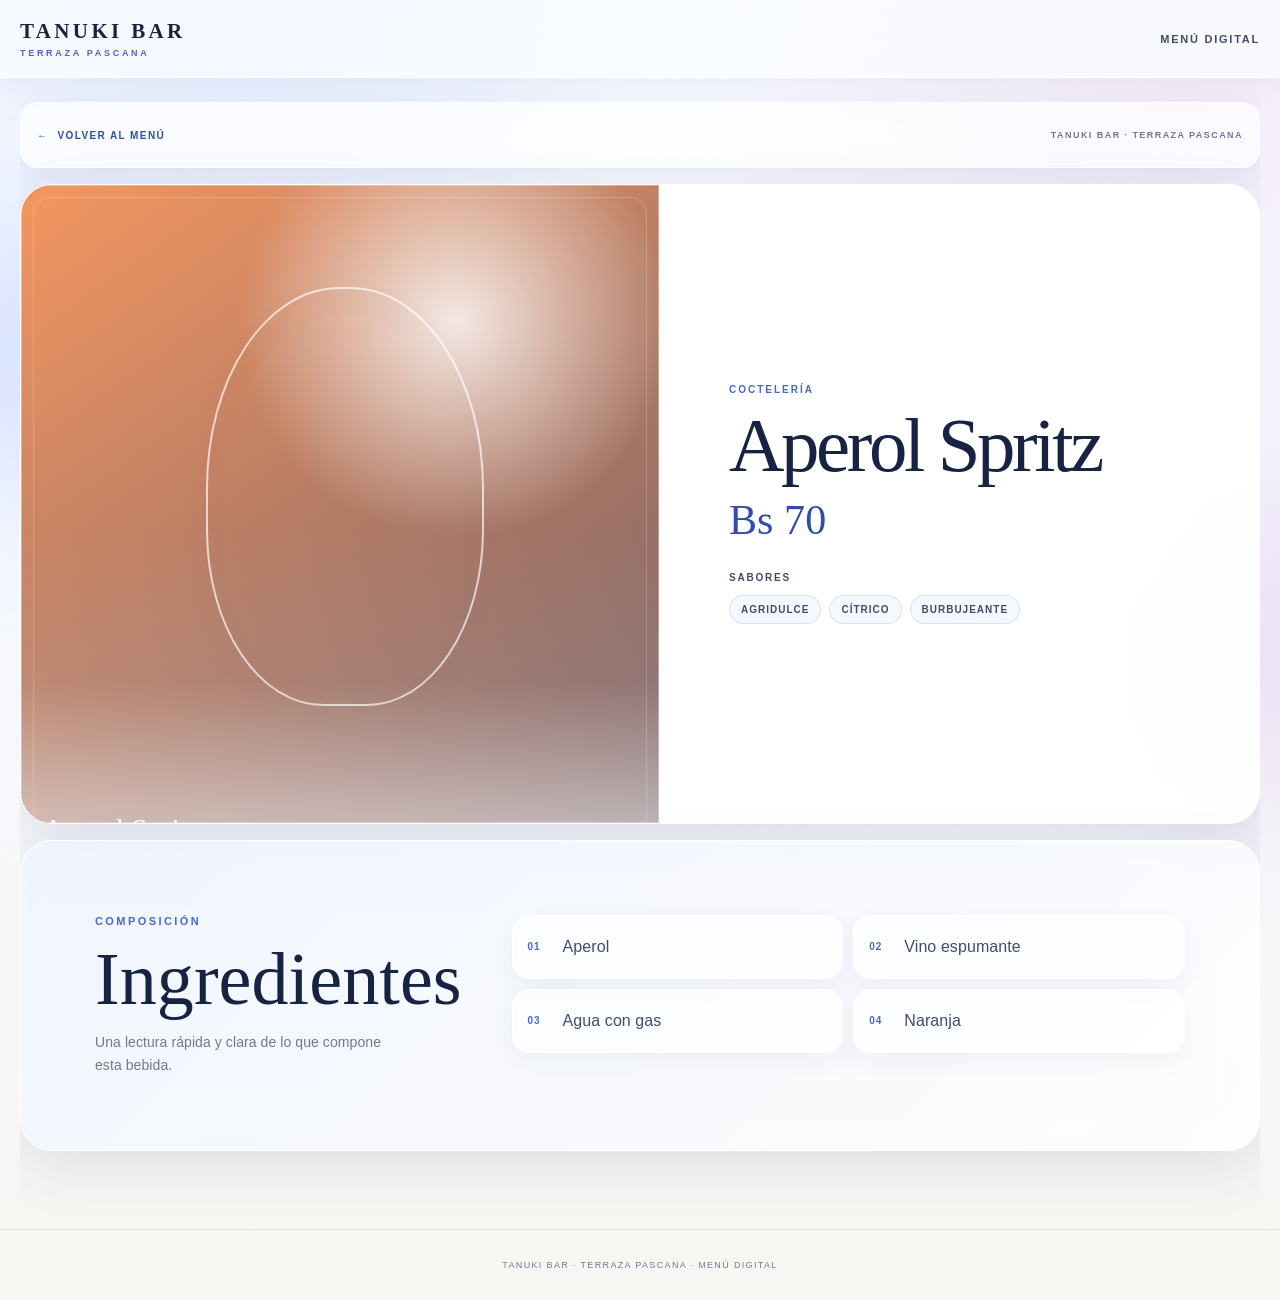
==== cocktail.html @ 66c5240e "Add files via upload" ====
<!doctype html>
<html lang="es">
<head>
  <meta charset="utf-8">
  <meta name="viewport" content="width=device-width,initial-scale=1,viewport-fit=cover">
  <meta name="theme-color" content="#f7f9ff">
  <title>Bebida — Tanuki Bar</title>
  <meta name="description" content="Precio, sabores, ingredientes y opciones de la bebida seleccionada.">
  <link rel="stylesheet" href="styles.css?v=7">
</head>
<!-- Tanuki Menu Digital V7 -->
<body data-page="detail">
  <a class="skip-link" href="#detalle">Saltar al detalle</a>
  <div class="ambient ambient-one" aria-hidden="true"></div>
  <div class="ambient ambient-two" aria-hidden="true"></div>

  <header class="site-header">
    <div class="header-inner header-inner-simple">
      <a class="brand" href="index.html" aria-label="Tanuki Bar, Terraza Pascana, inicio">TANUKI BAR<small>TERRAZA PASCANA</small></a>
      <span class="header-right nav-link">Menú digital</span>
    </div>
  </header>

  <main id="detalle" class="detail-shell">
    <div class="detail-toolbar glass-panel">
      <a class="back-link" href="index.html"><span aria-hidden="true">←</span> Volver al menú</a>
      <span class="detail-toolbar-label">Tanuki Bar · Terraza Pascana</span>
    </div>

    <section class="detail-hero glass-panel">
      <div id="detailImage" class="detail-image"></div>
      <div class="detail-info">
        <p id="detailCategory" class="detail-category"></p>
        <h1 id="detailTitle" class="detail-title"></h1>
        <p id="detailPrice" class="detail-price"></p>

        <div class="detail-block">
          <p class="section-label">Sabores</p>
          <div id="detailTastes" class="detail-tastes"></div>
        </div>

        <div id="variantSection" class="detail-block">
          <div class="section-heading-row">
            <p class="section-label">Opciones de sabor</p>
            <span class="swipe-hint">Desliza para ver más</span>
          </div>
          <div id="variantPicker" class="variant-picker"></div>
        </div>

        <p id="dataState" class="data-state" role="status"></p>
      </div>
    </section>

    <section class="ingredients-section glass-panel">
      <div class="ingredients-grid">
        <div class="ingredients-heading">
          <p class="eyebrow">Composición</p>
          <h2>Ingredientes</h2>
          <p class="ingredients-copy">Una lectura rápida y clara de lo que compone esta bebida.</p>
        </div>
        <ol id="ingredientList" class="ingredients-list"></ol>
      </div>
    </section>
  </main>

  <a class="mobile-back-bar" href="index.html"><span aria-hidden="true">←</span> Ver todo el menú</a>
  <footer class="site-footer">Tanuki Bar · Terraza Pascana · Menú Digital</footer>
  <script src="config.js?v=7"></script>
  <script src="fallback-data.js?v=7"></script>
  <script src="app.js?v=7"></script>
</body>
</html>
---- styles.css ----
:root{
  --ink:#15203a;
  --ink-soft:#3f4d69;
  --paper:#f4f7ff;
  --paper-warm:#fbf8f2;
  --white:#ffffff;
  --blue:#4868c8;
  --blue-deep:#2f4da9;
  --lavender:#8d78d8;
  --muted:#6f7890;
  --line:rgba(38,55,96,.14);
  --glass:rgba(255,255,255,.70);
  --glass-strong:rgba(255,255,255,.84);
  --shadow:0 18px 55px rgba(35,56,108,.11);
  --shadow-soft:0 8px 30px rgba(35,56,108,.08);
  --radius:28px;
  --max:1240px;
}
*{box-sizing:border-box}
html{scroll-behavior:smooth;-webkit-text-size-adjust:100%}
body{
  margin:0;
  min-height:100%;
  background:
    radial-gradient(circle at 12% -6%,rgba(166,188,255,.36),transparent 32rem),
    radial-gradient(circle at 92% 8%,rgba(229,195,239,.30),transparent 28rem),
    linear-gradient(180deg,#f9fbff 0%,var(--paper) 44%,#f8f6f2 100%);
  color:var(--ink);
  font-family:Inter,ui-sans-serif,-apple-system,BlinkMacSystemFont,"Segoe UI",Arial,sans-serif;
  letter-spacing:.005em;
  overflow-x:hidden;
}
body::before{
  content:"";
  position:fixed;
  inset:0;
  pointer-events:none;
  background:linear-gradient(115deg,rgba(255,255,255,.42),transparent 34%,rgba(255,255,255,.20));
  z-index:-3;
}
a{color:inherit;text-decoration:none}
button,input{font:inherit}
button{touch-action:manipulation}
img{max-width:100%}
.skip-link{position:fixed;left:12px;top:-80px;z-index:100;background:#fff;border:1px solid var(--line);padding:12px 16px;border-radius:999px;box-shadow:var(--shadow-soft)}
.skip-link:focus{top:12px}
.ambient{position:fixed;border-radius:50%;filter:blur(70px);pointer-events:none;z-index:-2;opacity:.34}
.ambient-one{width:260px;height:260px;background:#9eb7ff;left:-110px;top:26vh}
.ambient-two{width:320px;height:320px;background:#d8b8e6;right:-180px;top:54vh}
.glass-panel{
  background:var(--glass);
  border:1px solid rgba(255,255,255,.92);
  box-shadow:var(--shadow);
  backdrop-filter:blur(18px) saturate(128%);
  -webkit-backdrop-filter:blur(18px) saturate(128%);
}
.site-header{
  height:78px;
  display:flex;
  align-items:center;
  position:sticky;
  top:0;
  z-index:40;
  background:rgba(250,252,255,.72);
  border-bottom:1px solid rgba(255,255,255,.88);
  box-shadow:0 8px 28px rgba(35,56,108,.06);
  backdrop-filter:blur(18px) saturate(135%);
  -webkit-backdrop-filter:blur(18px) saturate(135%);
}
.header-inner{width:min(var(--max),calc(100% - 36px));margin:auto;display:grid;grid-template-columns:1fr auto 1fr;align-items:center}
.header-inner-simple{grid-template-columns:auto 1fr}.header-inner-simple .brand{text-align:left}.header-inner-simple .header-right{justify-self:end}
.brand{font-family:Georgia,"Times New Roman",serif;font-size:21px;letter-spacing:.16em;text-align:center;font-weight:700;color:#182341}
.brand small{display:block;font:9px Inter,Arial,sans-serif;letter-spacing:.30em;margin-top:4px;font-weight:600;color:var(--blue)}
.nav-link{font-size:11px;text-transform:uppercase;letter-spacing:.16em;font-weight:700;color:var(--ink-soft)}
.header-right{text-align:right}
.source-notice{display:none;margin:12px auto 0;width:min(var(--max),calc(100% - 36px));background:rgba(255,247,218,.88);border:1px solid rgba(211,185,87,.55);border-radius:16px;padding:10px 14px;text-align:center;font-size:12px;color:#6f5d20;box-shadow:var(--shadow-soft)}
.source-notice.show{display:block}
.hero{width:min(var(--max),calc(100% - 36px));margin:0 auto;padding:62px 0 34px;text-align:center}
.hero-content{max-width:820px;margin:auto}
.eyebrow{text-transform:uppercase;letter-spacing:.22em;font-size:11px;margin:0 0 18px;color:var(--blue);font-weight:800}
h1,h2,h3{font-family:Georgia,"Times New Roman",serif;font-weight:400;margin:0}
.hero h1{font-size:clamp(54px,8.5vw,102px);line-height:.88;letter-spacing:-.052em;color:#172342;text-wrap:balance}
.hero-copy{max-width:680px;margin:25px auto 0;font-size:17px;line-height:1.68;color:var(--ink-soft)}
.hero-badges{display:flex;justify-content:center;gap:8px;flex-wrap:wrap;margin-top:25px}
.hero-badges span{padding:8px 12px;border-radius:999px;background:rgba(255,255,255,.62);border:1px solid rgba(255,255,255,.9);box-shadow:0 5px 18px rgba(52,73,129,.07);font-size:10px;text-transform:uppercase;letter-spacing:.14em;font-weight:750;color:var(--ink-soft)}
.controls{width:min(var(--max),calc(100% - 36px));margin:0 auto 34px;border-radius:var(--radius);padding:20px 22px;display:grid;gap:18px;position:relative;z-index:5}
.controls-topline{display:flex;align-items:center;justify-content:center;gap:12px}
.category-tabs,.taste-filters{display:flex;flex-wrap:wrap;justify-content:center;gap:8px}
.filter-btn,.mobile-filter-toggle{
  min-height:42px;
  border:1px solid rgba(42,59,101,.16);
  background:rgba(255,255,255,.58);
  color:var(--ink-soft);
  border-radius:999px;
  padding:10px 16px;
  font-size:11px;
  text-transform:uppercase;
  letter-spacing:.11em;
  font-weight:760;
  cursor:pointer;
  transition:background .18s ease,color .18s ease,border-color .18s ease,transform .18s ease,box-shadow .18s ease;
  box-shadow:inset 0 1px rgba(255,255,255,.86);
}
.filter-btn:hover,.mobile-filter-toggle:hover{transform:translateY(-1px);border-color:rgba(72,104,200,.40);box-shadow:0 7px 20px rgba(50,72,130,.08)}
.filter-btn.is-active{background:linear-gradient(135deg,var(--blue),#6e82d8);border-color:transparent;color:#fff;box-shadow:0 9px 24px rgba(72,104,200,.24)}
.filter-btn.taste.is-active{background:linear-gradient(135deg,#7f70cd,var(--lavender));border-color:transparent;color:#fff;box-shadow:0 9px 22px rgba(130,107,202,.22)}
.mobile-filter-toggle{display:none;align-items:center;gap:8px;background:rgba(255,255,255,.78)}
.filter-count{display:grid;place-items:center;min-width:22px;height:22px;padding:0 6px;border-radius:999px;background:var(--blue);color:#fff;font-size:10px;letter-spacing:0}
.mobile-filter-panel{display:grid;gap:12px}
.filter-heading{display:flex;align-items:center;justify-content:center;gap:18px;font-size:10px;text-transform:uppercase;letter-spacing:.15em;font-weight:800;color:var(--muted)}
.clear-filters{border:0;background:transparent;color:var(--blue-deep);font-size:10px;text-transform:uppercase;letter-spacing:.12em;font-weight:800;text-decoration:underline;text-underline-offset:4px;cursor:pointer;padding:8px}
.search-row{display:flex;align-items:center;justify-content:center}
.search-wrap{width:min(620px,100%);position:relative;display:block;background:rgba(255,255,255,.66);border:1px solid rgba(46,63,105,.12);border-radius:17px;padding:8px 50px 8px 16px;box-shadow:inset 0 1px rgba(255,255,255,.88)}
.search-label{display:block;font-size:9px;text-transform:uppercase;letter-spacing:.14em;font-weight:800;color:var(--blue);margin-bottom:2px}
.search-wrap input{width:100%;border:none;background:transparent;padding:3px 0;font-size:16px;color:var(--ink);outline:none;min-height:28px}
.search-wrap input::placeholder{color:#8c94a5}
.search-mark{position:absolute;right:18px;top:50%;transform:translateY(-50%);font-size:22px;color:var(--blue)}
.controls-footer{display:flex;align-items:center;justify-content:center;gap:18px;min-height:20px}
.result-meta{font-size:10px;text-transform:uppercase;letter-spacing:.15em;color:var(--blue-deep);font-weight:800}
.filter-hint{margin:0;font-size:11px;color:var(--muted)}
.grid-wrap{width:min(var(--max),calc(100% - 28px));margin:0 auto;padding-bottom:82px}
.cocktail-grid{display:grid;grid-template-columns:repeat(4,minmax(0,1fr));gap:14px}
.card{background:rgba(255,255,255,.78);min-width:0;position:relative;overflow:hidden;border-radius:24px;border:1px solid rgba(255,255,255,.95);box-shadow:var(--shadow-soft);backdrop-filter:blur(10px);transition:transform .23s ease,box-shadow .23s ease}
.card:hover{transform:translateY(-5px);box-shadow:0 22px 52px rgba(35,56,108,.14)}
.card>a{display:block;height:100%}
.card-media{aspect-ratio:4/4.7;background:#e8ecf4;position:relative;overflow:hidden;border-radius:20px;margin:7px 7px 0}
.card-media::after{content:"";position:absolute;inset:0;pointer-events:none;background:linear-gradient(180deg,rgba(255,255,255,.05),transparent 65%,rgba(10,22,48,.10))}
.card-media img{width:100%;height:100%;object-fit:contain;object-position:center;display:block;transition:transform .45s ease;padding:8px}
.card:hover .card-media img{transform:scale(1.025)}
.card-fallback{width:100%;height:100%;display:grid;place-items:end start;padding:22px;background:radial-gradient(circle at 68% 20%,rgba(255,255,255,.82),transparent 31%),linear-gradient(145deg,color-mix(in srgb,var(--accent),white 22%),#33405d 150%);color:white;position:relative;isolation:isolate}
.card-fallback::before{content:"";position:absolute;width:43%;height:61%;border:2px solid rgba(255,255,255,.67);border-radius:48% 48% 42% 42%;left:29%;top:15%;filter:drop-shadow(0 10px 12px rgba(0,0,0,.12));z-index:-1}
.card-fallback::after{content:"";position:absolute;inset:12px;border:1px solid rgba(255,255,255,.19);border-radius:16px;z-index:-1}
.card-fallback span{font-family:Georgia,serif;font-size:29px;line-height:.94;text-shadow:0 3px 18px rgba(0,0,0,.25)}
.card-body{padding:16px 17px 18px}
.card-overline{display:flex;align-items:center;justify-content:space-between;gap:10px;margin-bottom:10px;color:var(--blue);font-size:9px;text-transform:uppercase;letter-spacing:.14em;font-weight:800}
.card-title{font-size:25px;line-height:1.02;color:#172342;text-wrap:balance}
.variant-line{margin:8px 0 0;color:var(--muted);font-size:12px;line-height:1.4;min-height:17px}
.taste-list{display:flex;flex-wrap:wrap;gap:6px;margin-top:14px}
.taste-chip{border:1px solid rgba(47,68,113,.12);border-radius:999px;padding:6px 9px;font-size:9px;text-transform:uppercase;letter-spacing:.10em;background:rgba(246,249,255,.78);color:var(--ink-soft);font-weight:720}
.card-cta{display:flex;align-items:center;justify-content:space-between;margin-top:16px;padding-top:13px;border-top:1px solid var(--line);font-size:10px;text-transform:uppercase;letter-spacing:.13em;font-weight:800;color:var(--blue-deep)}
.card-cta span{font-size:16px;line-height:1;transition:transform .2s ease}.card:hover .card-cta span{transform:translateX(3px)}
.variant-dots{display:flex;gap:6px;position:absolute;right:13px;bottom:13px;background:rgba(255,255,255,.70);padding:7px;border-radius:999px;border:1px solid rgba(255,255,255,.84);backdrop-filter:blur(10px);z-index:2}
.variant-dot{width:11px;height:11px;border-radius:50%;border:1px solid rgba(0,0,0,.20);box-shadow:0 1px 4px rgba(0,0,0,.10)}
.empty{grid-column:1/-1;padding:80px 20px;text-align:center;border:1px solid rgba(255,255,255,.9);border-radius:24px;background:rgba(255,255,255,.55);box-shadow:var(--shadow-soft);font-family:Georgia,serif;font-size:28px;color:var(--ink-soft)}
.site-footer{border-top:1px solid rgba(42,58,99,.10);padding:30px 18px;text-align:center;text-transform:uppercase;letter-spacing:.15em;font-size:9px;color:var(--muted)}


.search-row,.search-wrap,.search-wrap input{min-width:0}
.card-title-row{display:flex;align-items:flex-start;justify-content:space-between;gap:10px}
.card-title-row .card-title{min-width:0}
.card-price{flex:0 0 auto;border-radius:999px;padding:7px 9px;background:rgba(72,104,200,.10);border:1px solid rgba(72,104,200,.12);color:var(--blue-deep);font-size:10px;font-weight:850;white-space:nowrap}
.detail-price{margin:18px 0 0;font-family:Georgia,"Times New Roman",serif;font-size:clamp(27px,3.3vw,42px);line-height:1;color:var(--blue-deep)}

/* Detail */
.detail-shell{width:min(var(--max),calc(100% - 36px));margin:0 auto;padding:24px 0 78px}
.detail-toolbar{display:flex;align-items:center;justify-content:space-between;border-radius:18px;padding:12px 16px;margin-bottom:16px;box-shadow:var(--shadow-soft)}
.back-link{display:inline-flex;gap:9px;align-items:center;min-height:40px;font-size:10px;text-transform:uppercase;letter-spacing:.14em;font-weight:800;color:var(--blue-deep)}
.detail-toolbar-label{font-size:9px;text-transform:uppercase;letter-spacing:.16em;font-weight:800;color:var(--muted)}
.detail-hero{--detail-accent:#8d78d8;display:grid;grid-template-columns:minmax(0,1.03fr) minmax(360px,.97fr);min-height:680px;border-radius:32px;overflow:hidden}
.detail-image{min-height:680px;background:linear-gradient(145deg,color-mix(in srgb,var(--detail-accent),white 84%),#dfe6f7);display:grid;place-items:center;overflow:hidden;position:relative}
.detail-image::after{content:"";position:absolute;inset:0;pointer-events:none;background:linear-gradient(115deg,rgba(255,255,255,.24),transparent 35%,rgba(255,255,255,.10))}
.detail-image img{width:100%;height:100%;object-fit:contain;object-position:center;display:block;padding:clamp(12px,2.5vw,32px)}
.detail-image .card-fallback{min-height:680px}
.detail-info{padding:clamp(38px,5.5vw,78px);display:flex;flex-direction:column;justify-content:center;background:rgba(255,255,255,.70)}
.detail-category{font-size:10px;text-transform:uppercase;letter-spacing:.20em;color:var(--blue);font-weight:800;margin:0}
.detail-title{font-size:clamp(48px,6vw,82px);line-height:.91;letter-spacing:-.044em;margin-top:16px;color:#172342;text-wrap:balance}
.detail-block{margin-top:31px}.section-label{font-size:10px;text-transform:uppercase;letter-spacing:.18em;font-weight:800;margin:0 0 12px;color:var(--ink-soft)}
.detail-tastes{display:flex;gap:8px;flex-wrap:wrap}.detail-tastes .taste-chip{font-size:10px;padding:8px 11px;background:rgba(244,247,255,.8);border-color:rgba(72,104,200,.16)}
.section-heading-row{display:flex;align-items:center;justify-content:space-between;gap:10px}.swipe-hint{display:none;font-size:9px;color:var(--muted)}
.variant-picker{display:flex;gap:10px;flex-wrap:wrap}
.variant-option{min-width:122px;border:1px solid rgba(42,59,101,.12);background:rgba(255,255,255,.68);padding:10px 12px;cursor:pointer;text-align:left;border-radius:18px;box-shadow:inset 0 1px rgba(255,255,255,.9);transition:.18s;display:flex;align-items:center;gap:10px}
.variant-option:hover{transform:translateY(-2px)}
.variant-option.is-active{border-color:var(--blue);box-shadow:0 0 0 2px rgba(72,104,200,.14),0 9px 24px rgba(72,104,200,.11);background:#fff}
.variant-icon{width:42px;height:42px;flex:0 0 42px;border-radius:14px;display:grid;place-items:center;font-size:23px;background:linear-gradient(145deg,color-mix(in srgb,var(--accent),white 72%),rgba(255,255,255,.88));border:1px solid rgba(255,255,255,.92);box-shadow:0 7px 18px rgba(43,63,111,.09)}
.variant-copy{display:grid;gap:3px;min-width:0}
.variant-name{display:block;font-size:11px;line-height:1.15;color:var(--ink-soft);font-weight:800}
.variant-price{display:block;font-size:10px;color:var(--blue-deep);font-weight:800}
.data-state{margin:19px 0 0;padding:11px 13px;border-radius:13px;background:rgba(255,239,199,.72);font-size:10px;color:#7d5b0a;line-height:1.4}.data-state:empty{display:none}
.ingredients-section{margin-top:16px;border-radius:32px;padding:clamp(38px,6vw,74px);background:linear-gradient(135deg,rgba(239,244,255,.82),rgba(255,255,255,.78))}
.ingredients-grid{display:grid;grid-template-columns:.70fr 1.30fr;gap:54px;align-items:start}
.ingredients-section h2{font-size:clamp(44px,6vw,74px);line-height:.93;color:#172342}
.ingredients-copy{max-width:300px;margin:18px 0 0;color:var(--muted);font-size:14px;line-height:1.6}
.ingredients-list{list-style:none;counter-reset:ingredients;margin:0;padding:0;display:grid;grid-template-columns:repeat(2,minmax(0,1fr));gap:10px}
.ingredients-list li{counter-increment:ingredients;min-height:64px;border:1px solid rgba(255,255,255,.95);border-radius:18px;padding:15px 15px 15px 50px;font-size:16px;display:flex;align-items:center;background:rgba(255,255,255,.64);box-shadow:0 8px 24px rgba(43,63,111,.06);position:relative;color:var(--ink-soft)}
.ingredients-list li::before{content:counter(ingredients,decimal-leading-zero);position:absolute;left:15px;font-size:10px;letter-spacing:.08em;font-weight:800;color:var(--blue)}
.mobile-back-bar{display:none}

@media(max-width:1050px){.cocktail-grid{grid-template-columns:repeat(3,1fr)}.detail-hero{grid-template-columns:1fr}.detail-image{min-height:560px;max-height:640px}.detail-image .card-fallback{min-height:560px}.ingredients-grid{grid-template-columns:1fr}.ingredients-copy{max-width:560px}}

@media(max-width:720px){
  :root{--radius:22px}
  body{padding-bottom:env(safe-area-inset-bottom)}
  .site-header{height:64px}
  .header-inner{width:calc(100% - 28px)}
  .header-inner-simple{grid-template-columns:minmax(0,1fr) auto}
  .header-right{display:none}.brand{text-align:right;font-size:16px}.brand small{font-size:8px}
  .nav-link{font-size:9px}
  .hero{width:calc(100% - 28px);padding:38px 0 24px}
  .hero h1{font-size:clamp(50px,17vw,68px)}
  .hero-copy{font-size:14px;line-height:1.55;margin-top:19px;padding:0 5px}
  .hero-badges{margin-top:18px}.hero-badges span{font-size:8px;padding:7px 9px}
  .controls{width:calc(100% - 20px);margin-bottom:18px;padding:14px;border-radius:22px;gap:13px;position:sticky;top:72px;z-index:18;box-shadow:0 14px 38px rgba(35,56,108,.13)}
  .controls-topline{justify-content:space-between;gap:10px}
  .category-tabs{justify-content:flex-start;flex-wrap:nowrap;overflow-x:auto;scrollbar-width:none;-webkit-overflow-scrolling:touch;padding:2px;margin:-2px;max-width:calc(100% - 98px)}
  .category-tabs::-webkit-scrollbar,.taste-filters::-webkit-scrollbar,.variant-picker::-webkit-scrollbar{display:none}
  .filter-btn,.mobile-filter-toggle{min-height:40px;padding:9px 13px;font-size:9px;white-space:nowrap}
  .mobile-filter-toggle{display:flex;flex:0 0 auto}
  .mobile-filter-panel{display:none;padding-top:4px}.mobile-filter-panel.is-open{display:grid}
  .filter-heading{justify-content:space-between}.taste-filters{justify-content:flex-start;flex-wrap:nowrap;overflow-x:auto;-webkit-overflow-scrolling:touch;padding:2px 1px 5px}
  .search-row{width:100%;overflow:hidden}.search-wrap{width:100%;max-width:100%;border-radius:14px;padding:7px 40px 7px 13px;overflow:hidden}.search-label{font-size:8px}.search-wrap input{font-size:15px}
  .controls-footer{justify-content:space-between;gap:8px}.filter-hint{display:none}.result-meta{font-size:9px}
  .grid-wrap{width:calc(100% - 18px);padding-bottom:64px}
  .cocktail-grid{grid-template-columns:repeat(2,minmax(0,1fr));gap:8px}
  .card{border-radius:18px}.card-media{margin:5px 5px 0;border-radius:15px;aspect-ratio:4/5}
  .card-fallback{padding:14px}.card-fallback span{font-size:21px}.card-body{padding:12px 11px 13px}
  .card-overline{font-size:7px;margin-bottom:7px}.card-title{font-size:20px}.card-title-row{display:grid;gap:8px}.card-price{justify-self:start;padding:6px 8px;font-size:9px}.variant-line{font-size:10px;min-height:14px;margin-top:6px;display:-webkit-box;-webkit-line-clamp:2;-webkit-box-orient:vertical;overflow:hidden}
  .taste-list{display:none}.card-cta{margin-top:11px;padding-top:10px;font-size:8px}.card-cta span{font-size:13px}
  .variant-dots{right:9px;bottom:9px;padding:5px;gap:4px}.variant-dot{width:9px;height:9px}
  .empty{padding:54px 16px;font-size:23px}
  .site-footer{padding:24px 16px;font-size:8px}

  .detail-shell{width:100%;padding:10px 10px 88px}
  .detail-toolbar{margin:0 0 10px;border-radius:16px;padding:7px 11px}.detail-toolbar-label{display:none}.back-link{min-height:36px;font-size:9px}
  .detail-hero{display:flex;flex-direction:column;min-height:0;border-radius:24px}
  .detail-image{min-height:0;height:min(92vw,520px);max-height:none;border-radius:20px 20px 0 0}.detail-image .card-fallback{min-height:0;height:100%}.detail-image img{object-position:center;padding:10px}
  .detail-info{padding:28px 18px 31px}.detail-category{font-size:9px}.detail-title{font-size:clamp(43px,13vw,60px);margin-top:12px}
  .detail-block{margin-top:25px}.section-label{font-size:9px}.detail-tastes .taste-chip{font-size:9px;padding:7px 9px}
  .swipe-hint{display:inline}.variant-picker{flex-wrap:nowrap;overflow-x:auto;padding:3px 3px 8px;margin:0 -3px;scroll-snap-type:x proximity}.variant-option{flex:0 0 142px;scroll-snap-align:start}
  .ingredients-section{margin-top:10px;border-radius:24px;padding:31px 18px}.ingredients-grid{gap:26px}.ingredients-section h2{font-size:48px}.ingredients-copy{font-size:13px;margin-top:14px}
  .ingredients-list{grid-template-columns:1fr;gap:8px}.ingredients-list li{min-height:57px;font-size:15px;border-radius:15px}
  .mobile-back-bar{display:flex;align-items:center;justify-content:center;gap:9px;position:fixed;left:10px;right:10px;bottom:max(10px,env(safe-area-inset-bottom));z-index:35;min-height:50px;border-radius:17px;background:rgba(28,42,76,.90);color:#fff;border:1px solid rgba(255,255,255,.25);box-shadow:0 14px 36px rgba(24,39,78,.28);backdrop-filter:blur(16px);font-size:10px;text-transform:uppercase;letter-spacing:.14em;font-weight:800}
  body[data-page="detail"] .site-footer{padding-bottom:80px}
}

@media(max-width:390px){
  .cocktail-grid{grid-template-columns:1fr}.card-media{aspect-ratio:16/14}.card-title{font-size:23px}.variant-line{font-size:11px}.card-cta{font-size:9px}
  .controls{top:68px}.category-tabs{max-width:calc(100% - 90px)}
}

@media(prefers-reduced-motion:reduce){*{scroll-behavior:auto!important;animation:none!important;transition:none!important}}
@supports not (backdrop-filter:blur(1px)){.glass-panel,.site-header,.card{background:rgba(255,255,255,.95)}}

@media(max-width:420px){
  .controls{width:calc(100% - 16px);max-width:calc(100vw - 16px);padding:12px}
  .search-wrap input{font-size:16px;max-width:100%}
  .search-mark{right:14px}
}

/* =========================================================
   V4 — Corrección robusta de viewport y experiencia móvil
   ========================================================= */
:root{
  --visible-viewport:100vw;
  --mobile-gutter:14px;
}
html{
  width:100%;
  max-width:100%;
  overflow-x:clip;
}
body{
  width:min(100%,var(--visible-viewport));
  max-width:min(100%,var(--visible-viewport));
  overflow-x:clip;
}
body > *, main, header, footer, section, div, form, label{
  min-width:0;
}
main,.site-header,.site-footer{
  width:100%;
  max-width:100%;
  overflow-x:clip;
}
.source-notice,
.hero,
.controls,
.grid-wrap,
.detail-shell{
  max-width:calc(100% - (var(--mobile-gutter) * 2));
}
.source-notice{
  overflow-wrap:anywhere;
  word-break:normal;
}
.hero-content,
.hero-copy,
.hero-badges,
.controls-topline,
.category-tabs,
.mobile-filter-panel,
.search-row,
.search-wrap,
.controls-footer,
.cocktail-grid{
  max-width:100%;
}
.search-wrap{
  box-sizing:border-box;
  overflow:hidden;
}
.search-wrap input{
  display:block;
  width:100%;
  min-width:0;
  max-width:100%;
  box-sizing:border-box;
  -webkit-appearance:none;
  appearance:none;
}

/* The wider breakpoint also covers narrow preview panes and tablets. */
@media(max-width:900px){
  :root{--mobile-gutter:12px;--radius:22px}
  body{padding-bottom:env(safe-area-inset-bottom)}
  .site-header{height:64px}
  .header-inner{
    width:auto;
    max-width:none;
    margin-inline:var(--mobile-gutter);
  }
  .header-inner-simple{grid-template-columns:minmax(0,1fr) auto}
  .header-right{display:none}
  .brand{
    text-align:left;
    font-size:16px;
    line-height:1.05;
    max-width:100%;
    overflow:hidden;
  }
  .brand small{font-size:8px;white-space:normal}

  .source-notice{
    width:auto;
    margin:10px var(--mobile-gutter) 0;
    padding:9px 12px;
    border-radius:14px;
    font-size:11px;
    line-height:1.35;
  }

  .hero{
    width:auto;
    max-width:none;
    margin-inline:var(--mobile-gutter);
    padding:34px 0 22px;
    overflow:hidden;
  }
  .hero-content{width:100%;margin:0 auto}
  .eyebrow{
    max-width:100%;
    padding-inline:4px;
    font-size:9px;
    line-height:1.5;
    letter-spacing:.16em;
    overflow-wrap:anywhere;
  }
  .hero h1{
    max-width:100%;
    font-size:clamp(46px,15vw,68px);
    line-height:.90;
    letter-spacing:-.045em;
    overflow-wrap:normal;
  }
  .hero-copy{
    width:100%;
    max-width:560px;
    font-size:14px;
    line-height:1.55;
    margin-top:18px;
    padding-inline:4px;
    overflow-wrap:anywhere;
  }
  .hero-badges{
    width:100%;
    margin-top:18px;
    padding-inline:2px;
    gap:7px;
  }
  .hero-badges span{
    flex:0 1 auto;
    max-width:100%;
    font-size:8px;
    padding:7px 9px;
  }

  .controls{
    position:relative;
    top:auto;
    width:auto;
    max-width:none;
    margin:0 var(--mobile-gutter) 18px;
    padding:12px;
    border-radius:22px;
    gap:12px;
    overflow:hidden;
  }
  .controls-topline{
    display:grid;
    grid-template-columns:minmax(0,1fr);
    align-items:stretch;
    justify-content:stretch;
    gap:9px;
    width:100%;
  }
  .category-tabs{
    width:100%;
    max-width:100%;
    justify-content:flex-start;
    flex-wrap:nowrap;
    overflow-x:auto;
    overscroll-behavior-inline:contain;
    scrollbar-width:none;
    -webkit-overflow-scrolling:touch;
    padding:2px 1px 5px;
    margin:0;
  }
  .category-tabs::-webkit-scrollbar,
  .taste-filters::-webkit-scrollbar,
  .variant-picker::-webkit-scrollbar{display:none}
  .filter-btn,.mobile-filter-toggle{
    min-height:42px;
    padding:9px 13px;
    font-size:9px;
    white-space:nowrap;
  }
  .category-tabs .filter-btn{flex:0 0 auto}
  .mobile-filter-toggle{
    display:flex;
    width:100%;
    max-width:100%;
    flex:0 0 auto;
    justify-content:space-between;
  }
  .mobile-filter-panel{display:none;width:100%;padding-top:2px}
  .mobile-filter-panel.is-open{display:grid}
  .filter-heading{justify-content:space-between}
  .taste-filters{
    width:100%;
    justify-content:flex-start;
    flex-wrap:nowrap;
    overflow-x:auto;
    overscroll-behavior-inline:contain;
    -webkit-overflow-scrolling:touch;
    padding:2px 1px 5px;
  }

  .search-row{
    display:block;
    width:100%;
    max-width:100%;
    overflow:hidden;
  }
  .search-wrap{
    display:block;
    width:100%;
    max-width:100%;
    min-width:0;
    margin:0;
    border-radius:14px;
    padding:7px 40px 7px 13px;
    overflow:hidden;
  }
  .search-label{font-size:8px}
  .search-wrap input{
    width:100%;
    max-width:100%;
    min-width:0;
    font-size:16px;
    text-overflow:ellipsis;
  }
  .search-mark{right:13px}
  .controls-footer{
    width:100%;
    justify-content:flex-start;
    gap:8px;
  }
  .filter-hint{display:none}
  .result-meta{font-size:9px}

  .grid-wrap{
    width:auto;
    max-width:none;
    margin-inline:var(--mobile-gutter);
    padding-bottom:64px;
    overflow:hidden;
  }
  .cocktail-grid{
    width:100%;
    grid-template-columns:repeat(2,minmax(0,1fr));
    gap:8px;
  }
  .card,.card>a,.card-media,.card-body{max-width:100%;min-width:0}
  .card{border-radius:18px}
  .card-media{margin:5px 5px 0;border-radius:15px;aspect-ratio:4/5}
  .card-media img{padding:6px}
  .card-fallback{padding:14px}
  .card-fallback span{font-size:21px}
  .card-body{padding:12px 11px 13px}
  .card-overline{font-size:7px;margin-bottom:7px}
  .card-title{font-size:20px;overflow-wrap:anywhere}
  .card-title-row{display:grid;gap:8px;min-width:0}
  .card-price{justify-self:start;padding:6px 8px;font-size:9px}
  .variant-line{
    font-size:10px;
    min-height:14px;
    margin-top:6px;
    display:-webkit-box;
    -webkit-line-clamp:2;
    -webkit-box-orient:vertical;
    overflow:hidden;
  }
  .taste-list{display:none}
  .card-cta{margin-top:11px;padding-top:10px;font-size:8px}
  .card-cta span{font-size:13px}
  .variant-dots{right:9px;bottom:9px;padding:5px;gap:4px}
  .variant-dot{width:9px;height:9px}

  .detail-shell{
    width:auto;
    max-width:none;
    margin:0 var(--mobile-gutter);
    padding:10px 0 88px;
    overflow:hidden;
  }
  .detail-toolbar{margin:0 0 10px;border-radius:16px;padding:7px 11px}
  .detail-toolbar-label{display:none}
  .back-link{min-height:36px;font-size:9px}
  .detail-hero{display:flex;flex-direction:column;min-height:0;border-radius:24px;max-width:100%}
  .detail-image{
    min-height:0;
    height:min(100vw - 24px,520px);
    max-height:none;
    border-radius:20px 20px 0 0;
  }
  .detail-image .card-fallback{min-height:0;height:100%}
  .detail-image img{object-position:center;padding:10px}
  .detail-info{padding:28px 18px 31px;min-width:0}
  .detail-category{font-size:9px}
  .detail-title{font-size:clamp(40px,12vw,60px);margin-top:12px;overflow-wrap:anywhere}
  .detail-block{margin-top:25px}
  .section-label{font-size:9px}
  .detail-tastes .taste-chip{font-size:9px;padding:7px 9px}
  .swipe-hint{display:inline}
  .variant-picker{
    width:100%;
    flex-wrap:nowrap;
    overflow-x:auto;
    padding:3px 3px 8px;
    margin:0 -3px;
    scroll-snap-type:x proximity;
  }
  .variant-option{flex:0 0 142px;scroll-snap-align:start;min-width:0}
  .ingredients-section{margin-top:10px;border-radius:24px;padding:31px 18px;max-width:100%;overflow:hidden}
  .ingredients-grid{gap:26px}
  .ingredients-section h2{font-size:46px;overflow-wrap:anywhere}
  .ingredients-copy{font-size:13px;margin-top:14px}
  .ingredients-list{grid-template-columns:1fr;gap:8px}
  .ingredients-list li{min-height:57px;font-size:15px;border-radius:15px;min-width:0;overflow-wrap:anywhere}
}

@media(max-width:520px){
  :root{--mobile-gutter:9px}
  .cocktail-grid{grid-template-columns:1fr}
  .card-media{aspect-ratio:16/14}
  .card-title{font-size:23px}
  .variant-line{font-size:11px}
  .card-cta{font-size:9px}
  .hero h1{font-size:clamp(44px,18vw,62px)}
}

@media(max-width:340px){
  :root{--mobile-gutter:7px}
  .hero h1{font-size:43px}
  .hero-copy{font-size:13px}
  .filter-btn,.mobile-filter-toggle{padding-inline:11px}
  .controls{padding:10px}
}

/* =========================================================
   V5 — Cuadrícula compacta: más bebidas visibles en teléfono
   ========================================================= */
@media (max-width: 520px){
  /* Mantener siempre dos tarjetas por fila en teléfonos. */
  .cocktail-grid{
    grid-template-columns:repeat(2,minmax(0,1fr));
    gap:7px;
    align-items:stretch;
  }

  .card{
    border-radius:16px;
  }

  /* Imagen más corta para que entren entre 2 y 4 bebidas en pantalla. */
  .card-media{
    margin:4px 4px 0;
    border-radius:13px;
    aspect-ratio:1 / 1.08;
  }
  .card-media img{
    padding:4px;
  }
  .card-fallback{
    padding:10px;
  }
  .card-fallback::after{
    inset:8px;
    border-radius:12px;
  }
  .card-fallback span{
    max-width:100%;
    font-size:clamp(14px,4.4vw,18px);
    line-height:.96;
    display:-webkit-box;
    -webkit-line-clamp:2;
    -webkit-box-orient:vertical;
    overflow:hidden;
  }

  .card-body{
    padding:9px 9px 10px;
  }
  .card-overline{
    margin-bottom:5px;
    font-size:6.5px;
    letter-spacing:.105em;
  }
  .card-overline span:last-child{
    display:none;
  }
  .card-title-row{
    gap:5px;
  }
  .card-title{
    font-size:clamp(15px,4.6vw,18px);
    line-height:1.02;
    min-height:2.04em;
    display:-webkit-box;
    -webkit-line-clamp:2;
    -webkit-box-orient:vertical;
    overflow:hidden;
  }
  .card-price{
    justify-self:start;
    padding:4px 6px;
    font-size:8px;
    line-height:1;
  }
  .variant-line{
    display:none;
  }
  .card-cta{
    margin-top:7px;
    padding-top:7px;
    font-size:7px;
    letter-spacing:.11em;
  }
  .card-cta span{
    font-size:11px;
  }
  .variant-dots{
    right:7px;
    bottom:7px;
    padding:4px;
    gap:3px;
  }
  .variant-dot{
    width:7px;
    height:7px;
  }

  .hero h1{
    font-size:clamp(44px,18vw,62px);
  }
}

/* Solo pantallas extremadamente estrechas reducen aún más el contenido,
   pero conservan dos columnas para no volver a una tarjeta gigante. */
@media (max-width: 340px){
  .cocktail-grid{gap:6px}
  .card-title{font-size:14px}
  .card-price{font-size:7px}
  .card-cta{font-size:6.5px}
}

/* =========================================================
   V7 — Integración fotográfica: imagen y tarjeta como una pieza
   ========================================================= */

/* Tarjetas del menú: fotografía a sangre, sin marco doble. */
.card{
  isolation:isolate;
  background:rgba(255,255,255,.82);
  border-color:rgba(255,255,255,.88);
}
.card-media{
  margin:0;
  aspect-ratio:1 / 1;
  border-radius:inherit;
  border-bottom-left-radius:18px;
  border-bottom-right-radius:18px;
  background:linear-gradient(145deg,#eef2fb,#e7ebf5);
  box-shadow:none;
}
.card-media::before{
  content:"";
  position:absolute;
  inset:0;
  z-index:2;
  pointer-events:none;
  border-radius:inherit;
  box-shadow:
    inset 0 0 0 1px rgba(255,255,255,.38),
    inset 0 -26px 34px rgba(14,28,58,.07);
}
.card-media::after{
  z-index:3;
  background:
    linear-gradient(180deg,rgba(255,255,255,.02) 52%,rgba(255,255,255,.12) 76%,rgba(250,251,255,.72) 100%);
}
.card-media img{
  padding:0;
  object-fit:cover;
  transform:scale(1.002);
}
.card:hover .card-media img{transform:scale(1.035)}
.card-body{
  position:relative;
  z-index:4;
  margin-top:-12px;
  padding-top:18px;
  border-radius:18px 18px 0 0;
  background:
    linear-gradient(180deg,rgba(255,255,255,.96),rgba(255,255,255,.78) 62%,rgba(255,255,255,.60));
  box-shadow:0 -8px 22px rgba(31,48,92,.035);
  backdrop-filter:blur(14px) saturate(116%);
  -webkit-backdrop-filter:blur(14px) saturate(116%);
}

/* La imagen de detalle ocupa el escenario; el contenido se une a ella. */
.detail-hero{
  min-height:0;
  background:rgba(255,255,255,.76);
}
.detail-image{
  min-height:0;
  aspect-ratio:1 / 1;
  background:linear-gradient(145deg,color-mix(in srgb,var(--detail-accent),white 88%),#e7ebf7);
}
.detail-image::before{
  content:"";
  position:absolute;
  inset:0;
  z-index:2;
  pointer-events:none;
  box-shadow:inset 0 0 0 1px rgba(255,255,255,.32);
}
.detail-image::after{
  z-index:3;
  background:
    linear-gradient(180deg,rgba(255,255,255,.015) 54%,rgba(255,255,255,.10) 78%,rgba(255,255,255,.52) 100%);
}
.detail-image img{
  padding:0;
  object-fit:cover;
  transform:scale(1.002);
}
.detail-info{
  position:relative;
  z-index:4;
  background:linear-gradient(145deg,rgba(255,255,255,.91),rgba(255,255,255,.70));
}

@media(max-width:1050px){
  .detail-image{
    min-height:0;
    max-height:none;
    width:100%;
  }
  .detail-image .card-fallback{min-height:0;height:100%}
}

@media(max-width:900px){
  .card-media{
    margin:0;
    border-radius:18px 18px 15px 15px;
    aspect-ratio:1 / 1;
  }
  .card-body{
    margin-top:-10px;
    padding-top:16px;
    border-radius:15px 15px 0 0;
  }

  .detail-hero{overflow:hidden}
  .detail-image{
    width:100%;
    height:auto;
    aspect-ratio:1 / 1;
    border-radius:24px 24px 18px 18px;
  }
  .detail-image img{padding:0}
  .detail-info{
    margin-top:-24px;
    padding-top:42px;
    border-radius:28px 28px 0 0;
    box-shadow:0 -14px 34px rgba(28,45,87,.075);
    backdrop-filter:blur(18px) saturate(118%);
    -webkit-backdrop-filter:blur(18px) saturate(118%);
  }
}

@media(max-width:520px){
  .card-media{
    margin:0;
    aspect-ratio:1 / 1;
    border-radius:16px 16px 13px 13px;
  }
  .card-media img{padding:0}
  .card-body{
    margin-top:-8px;
    padding-top:13px;
    border-radius:13px 13px 0 0;
  }
  .detail-info{
    margin-top:-20px;
    padding-top:36px;
  }
}
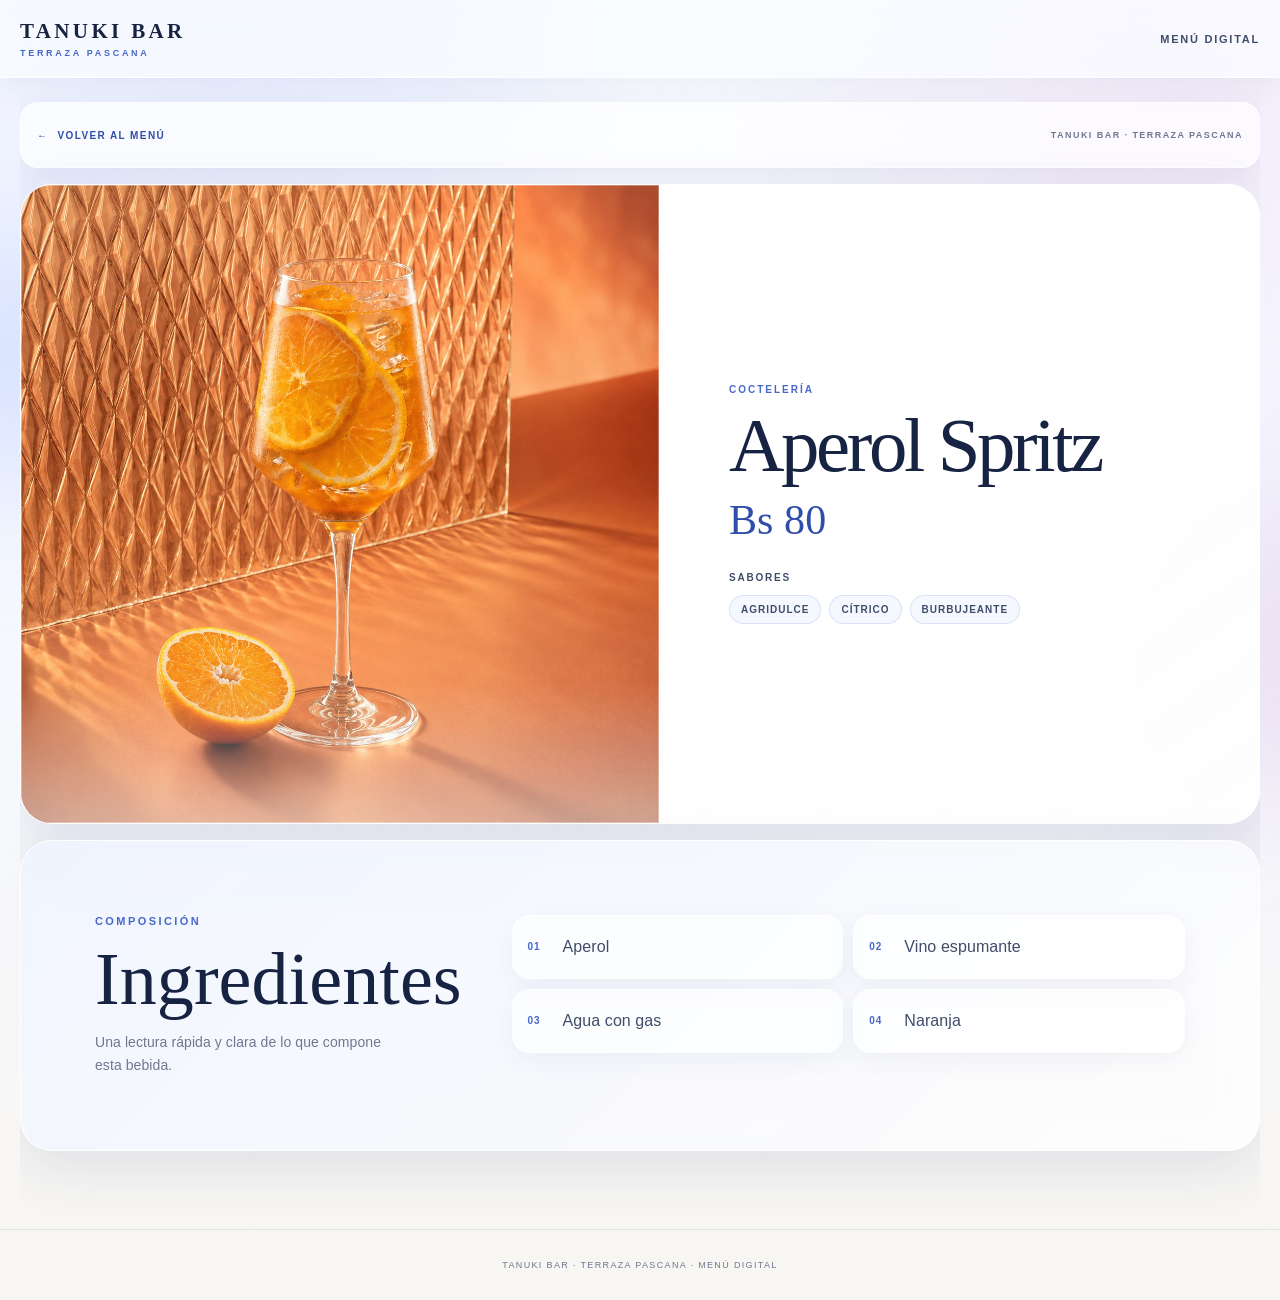
==== commit d194f031: "Actualiza precios, alternativas e imagenes provisionales del menu" ====
--- a/cocktail.html
+++ b/cocktail.html
@@ -41,7 +41,7 @@
 
         <div id="variantSection" class="detail-block">
           <div class="section-heading-row">
-            <p class="section-label">Opciones de sabor</p>
+            <p class="section-label">Opciones</p>
             <span class="swipe-hint">Desliza para ver más</span>
           </div>
           <div id="variantPicker" class="variant-picker"></div>
@@ -66,7 +66,7 @@
   <a class="mobile-back-bar" href="index.html"><span aria-hidden="true">←</span> Ver todo el menú</a>
   <footer class="site-footer">Tanuki Bar · Terraza Pascana · Menú Digital</footer>
   <script src="config.js?v=7"></script>
-  <script src="fallback-data.js?v=7"></script>
+  <script src="fallback-data.js?v=8"></script>
   <script src="app.js?v=7"></script>
 </body>
 </html>
